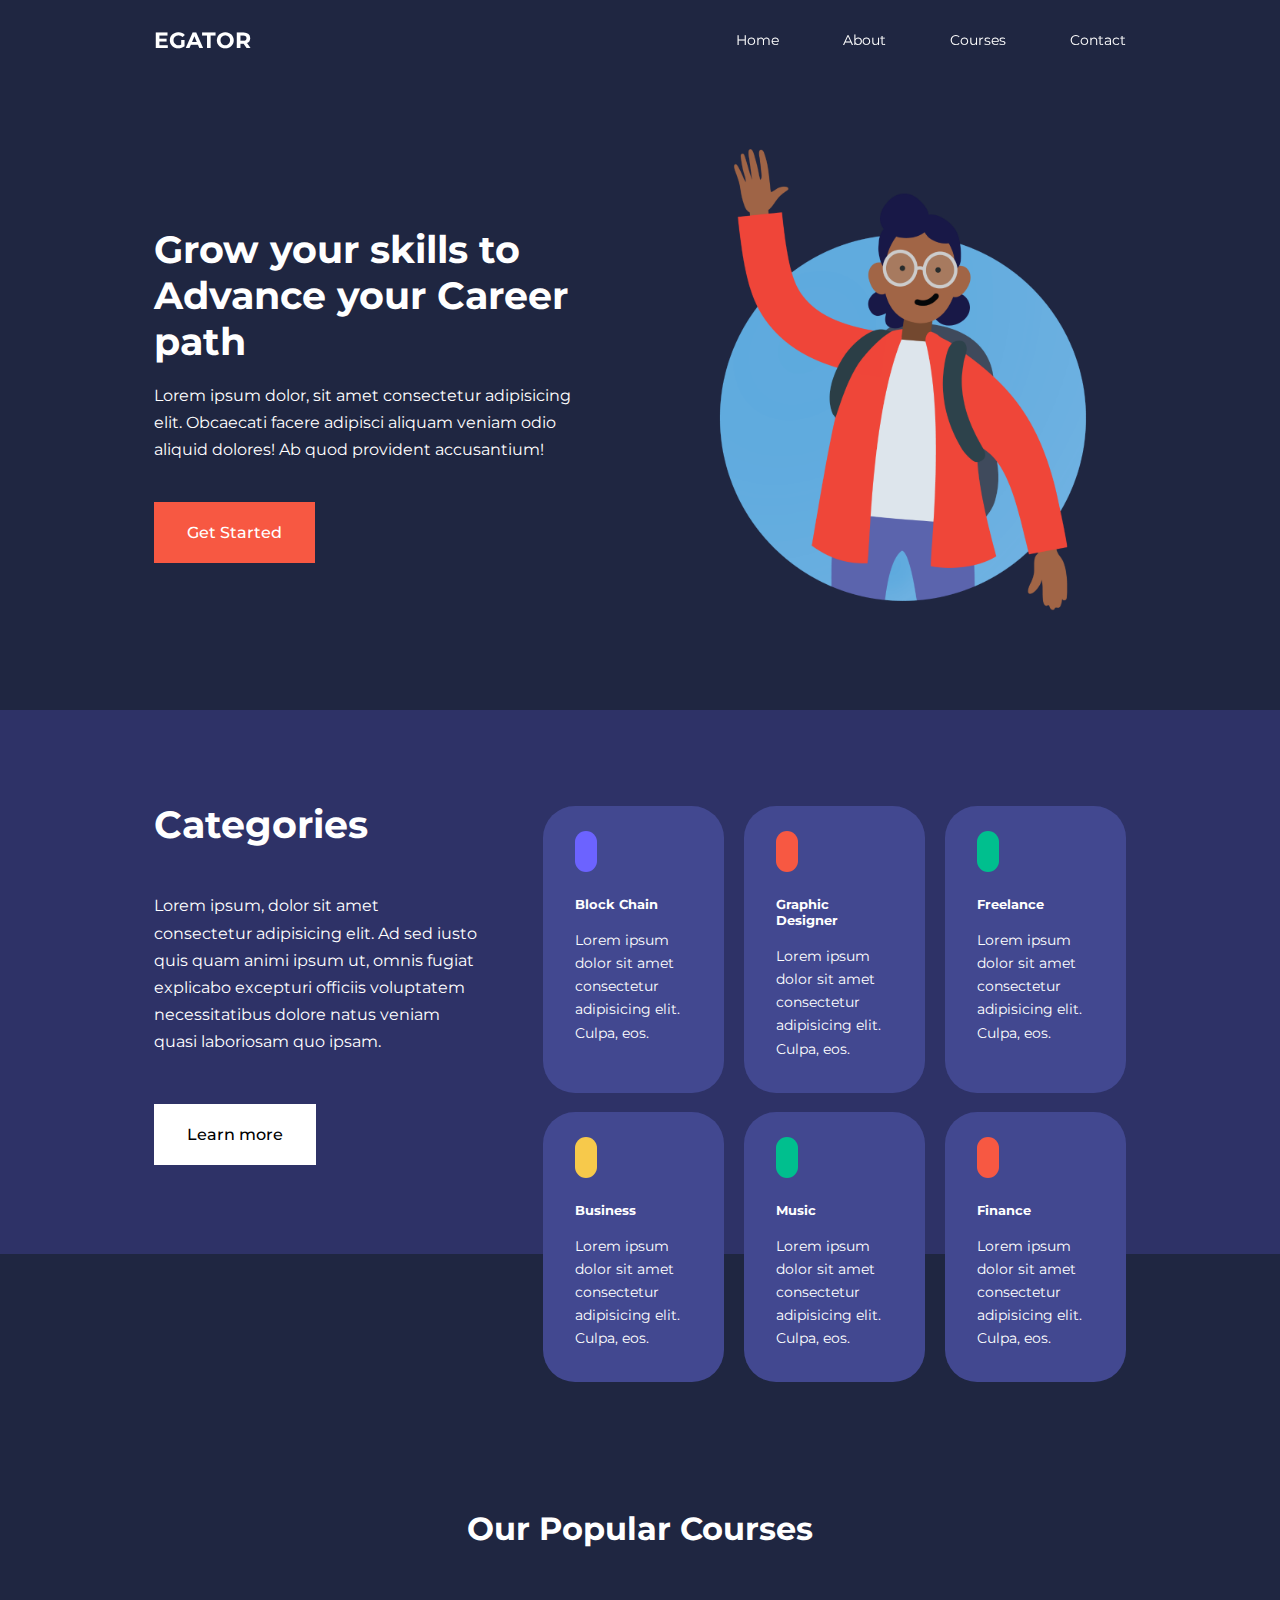
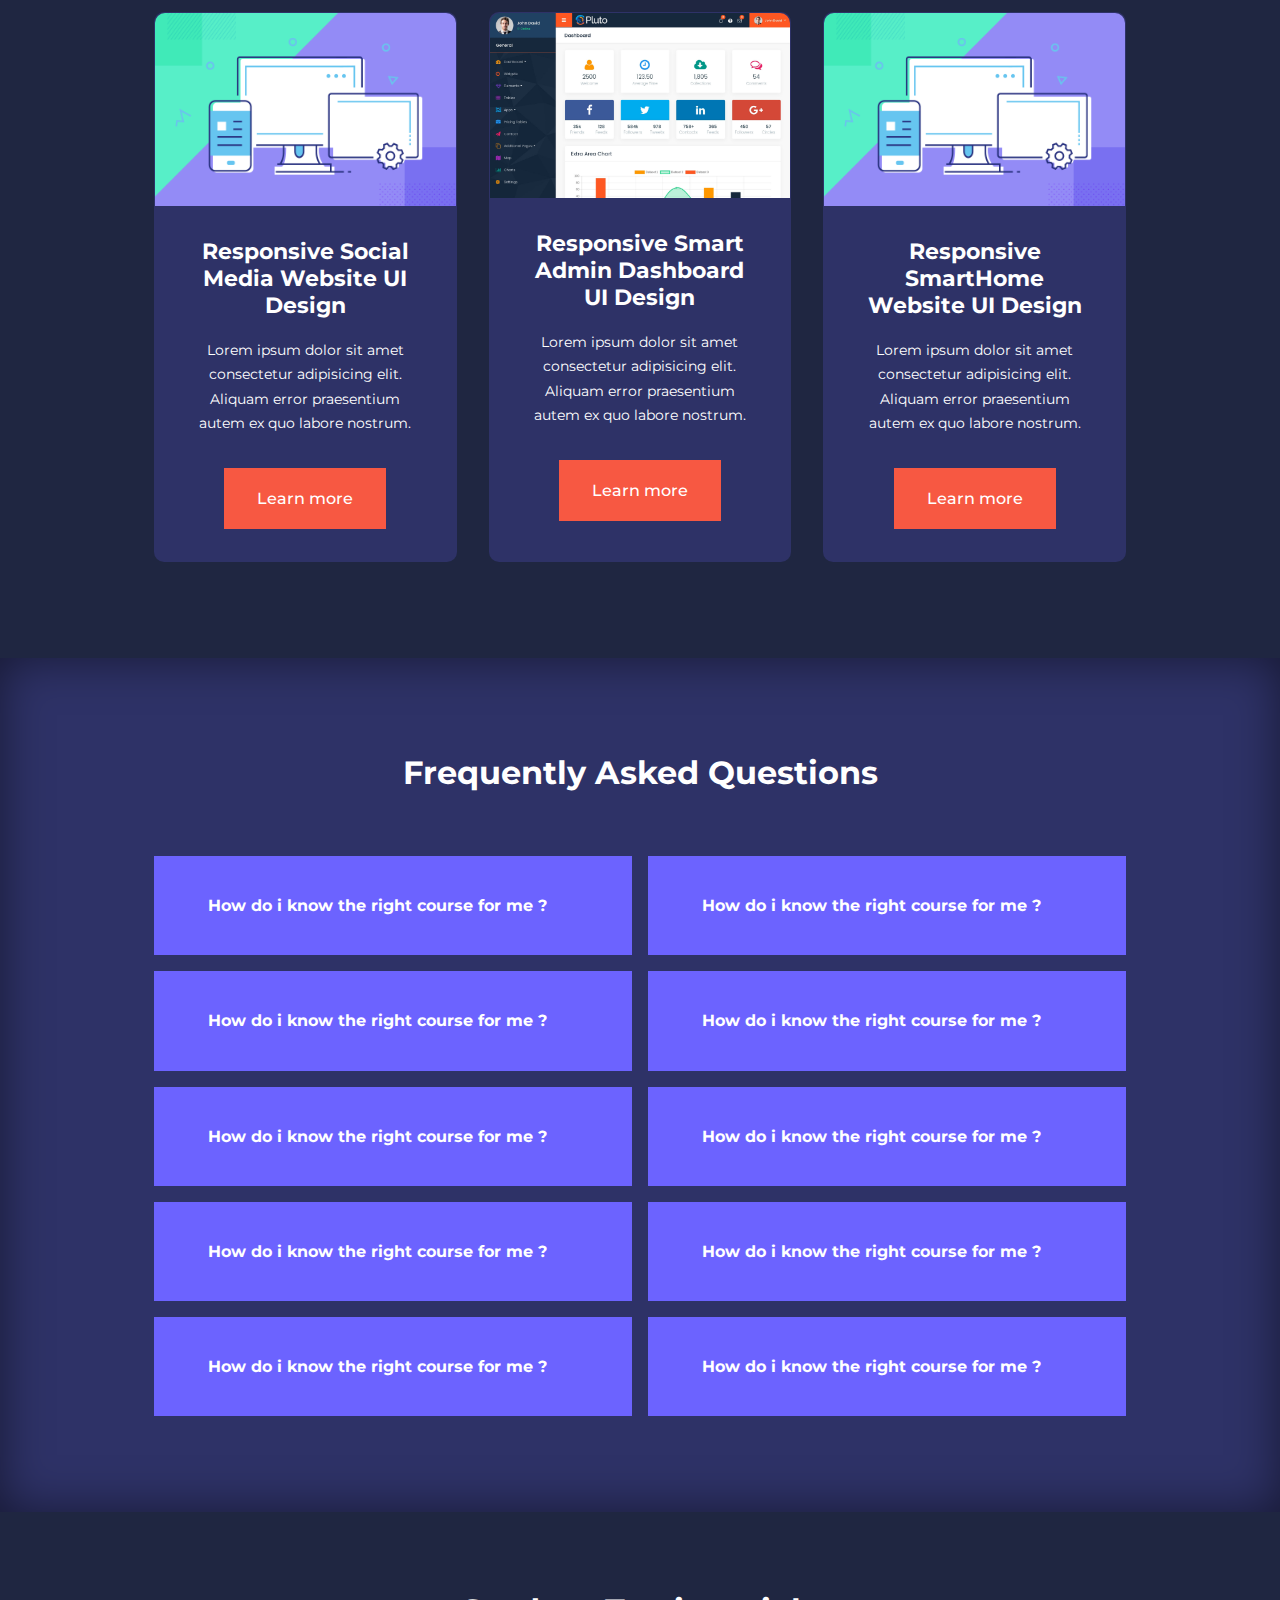
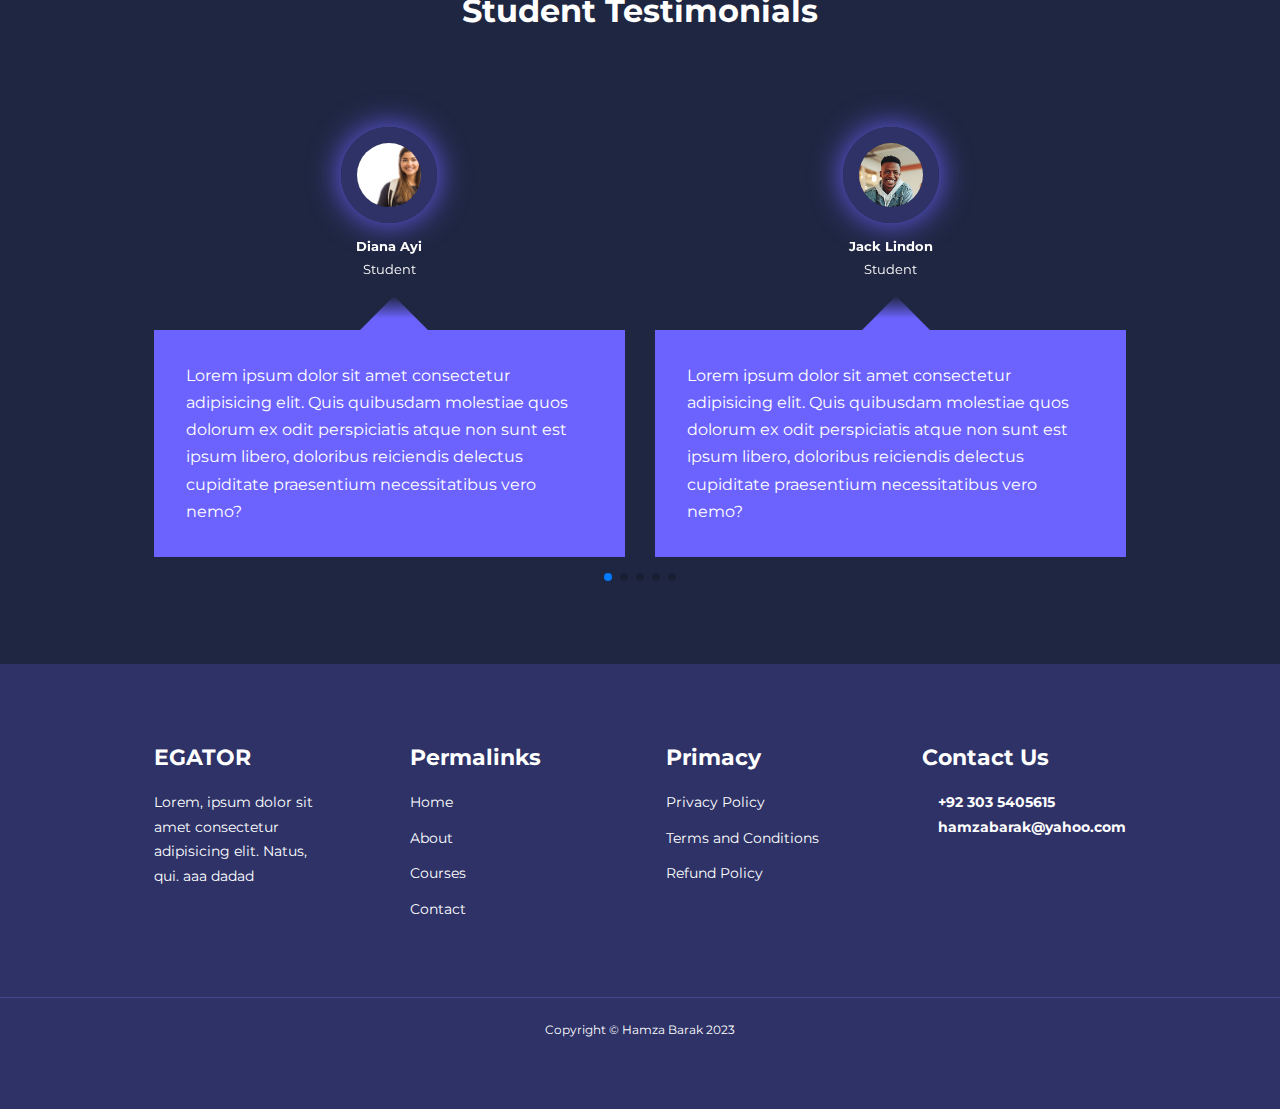
==== index.html @ 55d10712 "initial commit" ====
<!DOCTYPE html>
<html lang="en">
<head>
    <meta charset="UTF-8">
    <meta http-equiv="X-UA-Compatible" content="IE=edge">
    <meta name="viewport" content="width=device-width, initial-scale=1.0">
    <title>Responsive Multipage Education Website </title>
    <link rel = "stylesheet" href = "css/index.css"/>
    <!--
        Search on google about iconscout cdn and copy link and paste it here
        you will see a website by name iconscout.com
        goto this site and make an account or sign in you will see a link like below add it in html file.
    <link rel = "stylesheet" href = "https://unicons.iconscout.com/release/v2.1.6/css/unicons.css"/>

        now go below this site you will see multiple options, select 'line', then search desired icon
        and then you will see the option to download or copy code which looks like

        <i class="uil uil-multiply"></i>
        

    -->
    <link rel="stylesheet" href="https://unicons.iconscout.com/release/v4.0.0/css/line.css">

    <!-- Google font (montserrat) -->
    <link rel="preconnect" href="https://fonts.googleapis.com"><link rel="preconnect" href="https://fonts.gstatic.com" crossorigin><link href="https://fonts.googleapis.com/css2?family=Montserrat:wght@300;400;500;600;700;800;900&display=swap" rel="stylesheet">


    <!--========================= CDN From SWiperJs ==================-->
    <link rel="stylesheet" href="https://cdn.jsdelivr.net/npm/swiper@8/swiper-bundle.min.css" /> 

</head>
<body>
    <!--============== NAVBAR BELOW ==================-->
    <nav>
        <!--
            you can do like
            .container.nav_container and press enter it will create the div tag with these
            two classes
        -->
        <div class="container nav__container">
            <a href = "index.html"><h4>EGATOR</h4></a>
            <ul class = "nav__menu">
                <li class = 'nv'><a href = "index.html">Home</a></li>
                <li class = 'nv'><a href = "about.html">About</a></li>
                <li class = 'nv'><a href = "courses.html">Courses</a></li>
                <li class = 'nv'><a href = "contact.html">Contact</a></li>
            </ul>
            <button id = "open-menu-btn"><i class = "uil uil-bars"></i></button><!-- This is menu icon-->
            <button id = "close-menu-btn"><i class="uil uil-multiply"></i></button>
        </div>
    </nav>

    <!--======================== HEADER BELOW =======================-->
    <header>
        <div class="container header__container">

            <div class="header__left">    
                <h1> Grow your skills to Advance your Career path</h1>
                <p>
                    Lorem ipsum dolor, sit amet consectetur adipisicing elit. Obcaecati facere adipisci aliquam veniam odio aliquid dolores! Ab quod provident accusantium!
                </p>
                <a href = "courses.html" class = "btn btn-primary">Get Started</a>
            </div>
            
            <div class="header__right">
                <div class="header_right-image">
                    <img src="images/student2.png" alt="">
                </div>
            </div>
        </div>
    </header>

    <!--========================== CATEGORIES ======================-->
    <section class = "categories">
        <div class="container categories__container">
            <div class="categories__left">
                <h1> Categories </h1>
                <p>
                    Lorem ipsum, dolor sit amet consectetur adipisicing elit. Ad sed iusto quis quam animi ipsum ut, omnis fugiat explicabo excepturi officiis voluptatem necessitatibus dolore natus veniam quasi laboriosam quo ipsam.
                </p>
                <a href="#" class = "btn">Learn more</a>
            </div>
            <div class="categories__right">

                <article class="category">
                    <span class="category__icon"><i class="uil uil-bitcoin-circle"></i></span>
                    <h5>Block Chain</h5>
                    <p>Lorem ipsum dolor sit amet consectetur adipisicing elit. Culpa, eos.</p>
                </article>

                <article class="category">
                    <span class="category__icon"><i class="uil uil-adobe-alt"></i></span>
                    <h5>Graphic Designer</h5>
                    <p>Lorem ipsum dolor sit amet consectetur adipisicing elit. Culpa, eos.</p>
                </article>

                <article class="category">
                    <span class="category__icon"><i class="uil uil-constructor"></i></span>
                    <h5>Freelance</h5>
                    <p>Lorem ipsum dolor sit amet consectetur adipisicing elit. Culpa, eos.</p>
                </article>

                <article class="category">
                    <span class="category__icon"><i class="uil uil-usd-circle"></i></span>
                    <h5>Business</h5>
                    <p>Lorem ipsum dolor sit amet consectetur adipisicing elit. Culpa, eos.</p>
                </article>

                <article class="category">
                    <span class="category__icon"><i class="uil uil-music"></i></span>
                    <h5>Music</h5>
                    <p>Lorem ipsum dolor sit amet consectetur adipisicing elit. Culpa, eos.</p>
                </article>

                <article class="category">
                    <span class="category__icon"><i class="uil uil-coins"></i></span>
                    <h5>Finance</h5>
                    <p>Lorem ipsum dolor sit amet consectetur adipisicing elit. Culpa, eos.</p>
                </article>

            </div>
        </div>
    </section>

    <!--=========================== COURSES =========================================-->

    <section class = "courses">
        <h2>Our Popular Courses</h2>
        <div class = "container courses__container">

            <article class = "course">
                <div class="course__image">
                    <img src="images/website.png" alt="">
                </div>
                <div class="course__info">
                    <h4>Responsive Social Media Website UI Design</h4>
                    <p>
                        Lorem ipsum dolor sit amet consectetur adipisicing elit. Aliquam error praesentium autem ex quo labore nostrum.
                    </p>
                    <a href = "courses.html" class = "btn btn-primary">Learn more</a>
                </div>
            </article>

            <article class = "course">
                <div class="course__image">
                    <img src="images/admin.jpg" alt="">
                </div>
                <div class="course__info">
                    <h4>Responsive Smart Admin Dashboard UI Design</h4>
                    <p>
                        Lorem ipsum dolor sit amet consectetur adipisicing elit. Aliquam error praesentium autem ex quo labore nostrum.
                    </p>
                    <a href = "courses.html" class = "btn btn-primary">Learn more</a>
                </div>
            </article>
            
            <article class = "course">
                <div class="course__image">
                    <img src="images/website.png" alt="">
                </div>
                <div class="course__info">
                    <h4>Responsive SmartHome Website UI Design</h4>
                    <p>
                        Lorem ipsum dolor sit amet consectetur adipisicing elit. Aliquam error praesentium autem ex quo labore nostrum.
                    </p>
                    <a href = "courses.html" class = "btn btn-primary">Learn more</a>
                </div>
            </article>

        </div>
    </section>

    <!--================================== FAQs ===================================-->

    <section class = "faqs">
        <h2>Frequently Asked Questions</h2>

        <div class="container faqs__container">

            <article class="faq">
                <div class="faq__icon"><i class="uil uil-plus"></i></div>
                <div class="question__answer">
                    <h4>How do i know the right course for me ?</h4>
                    <p>
                        Lorem ipsum dolor, sit amet consectetur adipisicing elit. Doloribus voluptate sit minus voluptas mollitia accusamus molestias repellendus velit facilis eius laboriosam molestiae ipsum, nobis reprehenderit nostrum aspernatur repellat enim similique!
                    </p>
                </div>
            </article>

            <article class="faq">
                <div class="faq__icon"><i class="uil uil-plus"></i></div>
                <div class="question__answer">
                    <h4>How do i know the right course for me ?</h4>
                    <p>
                        Lorem ipsum dolor, sit amet consectetur adipisicing elit. Doloribus voluptate sit minus voluptas mollitia accusamus molestias repellendus velit facilis eius laboriosam molestiae ipsum, nobis reprehenderit nostrum aspernatur repellat enim similique!
                    </p>
                </div>
            </article>

            <article class="faq">
                <div class="faq__icon"><i class="uil uil-plus"></i></div>
                <div class="question__answer">
                    <h4>How do i know the right course for me ?</h4>
                    <p>
                        Lorem ipsum dolor, sit amet consectetur adipisicing elit. Doloribus voluptate sit minus voluptas mollitia accusamus molestias repellendus velit facilis eius laboriosam molestiae ipsum, nobis reprehenderit nostrum aspernatur repellat enim similique!
                    </p>
                </div>
            </article>

            <article class="faq">
                <div class="faq__icon"><i class="uil uil-plus"></i></div>
                <div class="question__answer">
                    <h4>How do i know the right course for me ?</h4>
                    <p>
                        Lorem ipsum dolor, sit amet consectetur adipisicing elit. Doloribus voluptate sit minus voluptas mollitia accusamus molestias repellendus velit facilis eius laboriosam molestiae ipsum, nobis reprehenderit nostrum aspernatur repellat enim similique!
                    </p>
                </div>
            </article>

            <article class="faq">
                <div class="faq__icon"><i class="uil uil-plus"></i></div>
                <div class="question__answer">
                    <h4>How do i know the right course for me ?</h4>
                    <p>
                        Lorem ipsum dolor, sit amet consectetur adipisicing elit. Doloribus voluptate sit minus voluptas mollitia accusamus molestias repellendus velit facilis eius laboriosam molestiae ipsum, nobis reprehenderit nostrum aspernatur repellat enim similique!
                    </p>
                </div>
            </article>

            <article class="faq">
                <div class="faq__icon"><i class="uil uil-plus"></i></div>
                <div class="question__answer">
                    <h4>How do i know the right course for me ?</h4>
                    <p>
                        Lorem ipsum dolor, sit amet consectetur adipisicing elit. Doloribus voluptate sit minus voluptas mollitia accusamus molestias repellendus velit facilis eius laboriosam molestiae ipsum, nobis reprehenderit nostrum aspernatur repellat enim similique!
                    </p>
                </div>
            </article>

            <article class="faq">
                <div class="faq__icon"><i class="uil uil-plus"></i></div>
                <div class="question__answer">
                    <h4>How do i know the right course for me ?</h4>
                    <p>
                        Lorem ipsum dolor, sit amet consectetur adipisicing elit. Doloribus voluptate sit minus voluptas mollitia accusamus molestias repellendus velit facilis eius laboriosam molestiae ipsum, nobis reprehenderit nostrum aspernatur repellat enim similique!
                    </p>
                </div>
            </article>

            <article class="faq">
                <div class="faq__icon"><i class="uil uil-plus"></i></div>
                <div class="question__answer">
                    <h4>How do i know the right course for me ?</h4>
                    <p>
                        Lorem ipsum dolor, sit amet consectetur adipisicing elit. Doloribus voluptate sit minus voluptas mollitia accusamus molestias repellendus velit facilis eius laboriosam molestiae ipsum, nobis reprehenderit nostrum aspernatur repellat enim similique!
                    </p>
                </div>
            </article>

            <article class="faq">
                <div class="faq__icon"><i class="uil uil-plus"></i></div>
                <div class="question__answer">
                    <h4>How do i know the right course for me ?</h4>
                    <p>
                        Lorem ipsum dolor, sit amet consectetur adipisicing elit. Doloribus voluptate sit minus voluptas mollitia accusamus molestias repellendus velit facilis eius laboriosam molestiae ipsum, nobis reprehenderit nostrum aspernatur repellat enim similique!
                    </p>
                </div>
            </article>

            <article class="faq">
                <div class="faq__icon"><i class="uil uil-plus"></i></div>
                <div class="question__answer">
                    <h4>How do i know the right course for me ?</h4>
                    <p>
                        Lorem ipsum dolor, sit amet consectetur adipisicing elit. Doloribus voluptate sit minus voluptas mollitia accusamus molestias repellendus velit facilis eius laboriosam molestiae ipsum, nobis reprehenderit nostrum aspernatur repellat enim similique!
                    </p>
                </div>
            </article>
        </div>
    </section>

    <!--============================== TESTIMONIALS ===============================-->

    <section class="container testimoinals__container swiper mySwiper">
        <h2>Student Testimonials</h2>
        <div class = "temp swiper-wrapper">
            <article class="testimonial swiper-slide"> <!--swipper-slide class is added-->
                <div class="avatar">
                    <img src="images/avt2.jpg" alt="">
                </div>
                <div class="testimonial__info">
                    <h5>Diana Ayi</h5>
                    <small>Student</small>
                </div>
                <div class="testimonial__body">
                    <p>
                        Lorem ipsum dolor sit amet consectetur adipisicing elit. Quis quibusdam molestiae quos dolorum ex odit perspiciatis atque non sunt est ipsum libero, doloribus reiciendis delectus cupiditate praesentium necessitatibus vero nemo?
                    </p>
                </div>
            </article>

            <article class="testimonial swiper-slide">
                <div class="avatar">
                    <img src="images/avt1.jpg" alt="">
                </div>
                <div class="testimonial__info">
                    <h5>Jack Lindon</h5>
                    <small>Student</small>
                </div>
                <div class="testimonial__body">
                    <p>
                        Lorem ipsum dolor sit amet consectetur adipisicing elit. Quis quibusdam molestiae quos dolorum ex odit perspiciatis atque non sunt est ipsum libero, doloribus reiciendis delectus cupiditate praesentium necessitatibus vero nemo?
                    </p>
                </div>
            </article>


            <article class="testimonial swiper-slide">
                <div class="avatar">
                    <img src="images/avt3.jpg" alt="">
                </div>
                <div class="testimonial__info">
                    <h5>Bella Pollen</h5>
                    <small>Student</small>
                </div>
                <div class="testimonial__body">
                    <p>
                        Lorem ipsum dolor sit amet consectetur adipisicing elit. Quis quibusdam molestiae quos dolorum ex odit perspiciatis atque non sunt est ipsum libero, doloribus reiciendis delectus cupiditate praesentium necessitatibus vero nemo?
                    </p>
                </div>
            </article>


            <article class="testimonial swiper-slide">
                <div class="avatar">
                    <img src="images/avt4.png" alt="">
                </div>
                <div class="testimonial__info">
                    <h5>James Pinok</h5>
                    <small>Student</small>
                </div>
                <div class="testimonial__body">
                    <p>
                        Lorem ipsum dolor sit amet consectetur adipisicing elit. Quis quibusdam molestiae quos dolorum ex odit perspiciatis atque non sunt est ipsum libero, doloribus reiciendis delectus cupiditate praesentium necessitatibus vero nemo?
                    </p>
                </div>
            </article>


            <article class="testimonial swiper-slide">
                <div class="avatar">
                    <img src="images/avt5.jpg" alt="">
                </div>
                <div class="testimonial__info">
                    <h5>Nasir Chinyoti</h5>
                    <small>Student</small>
                </div>
                <div class="testimonial__body">
                    <p>
                        Lorem ipsum dolor sit amet consectetur adipisicing elit. Quis quibusdam molestiae quos dolorum ex odit perspiciatis atque non sunt est ipsum libero, doloribus reiciendis delectus cupiditate praesentium necessitatibus vero nemo?
                    </p>
                </div>
            </article>


            <article class="testimonial swiper-slide">
                <div class="avatar">
                    <img src="images/avt6.jpg" alt="">
                </div>
                <div class="testimonial__info">
                    <h5>Blake Ivory</h5>
                    <small>Student</small>
                </div>
                <div class="testimonial__body">
                    <p>
                        Lorem ipsum dolor sit amet consectetur adipisicing elit. Quis quibusdam molestiae quos dolorum ex odit perspiciatis atque non sunt est ipsum libero, doloribus reiciendis delectus cupiditate praesentium necessitatibus vero nemo?
                    </p>
                </div>
            </article>
        </div>

        <!-- Now as we want this testimonials to look like a crousel i.e. a slider with pagination.
        so, for this, there is a website by name 'swiperjs' which has some customizable js code and classes which you just have to copy them and put them in your specific tags, So
            
        follow, the following steps:
        1) goto website 'swiperjs.com'
        2) click on 'get started'
        3) click on 'use Swiper from CDN'
        4) Copy <link> CDN and paste it in your <head> tag
        5) copy the <script> CDN and paste it in the end of your <body> tag
        6) Now go back to the home page of swiperjs.com
        7) Click on 'Demos'
        8) Scroll down, choose and select your desired slider for your. You can also select the     types and categories from the left-side bar where different categories are mentioned. (in this project 'Slides per view' is selected)
        9) After choosing, click on 'core'
        10) in core, you will see the HTML, CSS and Js code for your selected slider in a single file
        11) Now, as we have copied the Js and CSS cdn, so we donot need to copy all the Js packages file and css here, we just have to get the classes and put them in here.
        12) So in order to make your testimonial a slider, you have to give each testimonial a class which is 'swiper-slide'. this class should be a child of another class which is 'swiper-wrapper' and this class have to be a child of two classes 'swiper mySwiper'
        13) All this upper info, will be visible to you in the tempplate which is shown to you by clicking on 'core'
        14) Now, set all the desired classes and copy the chunck of Js code which is also given below the template and paste it below at the end of body tag 
        -->
        <div class="swiper-pagination pagination"></div>
    </section>




    
    <!--================================ FOOTER ================================== -->

    <footer>
        <div class="container footer__container">

            <div class="footer__1">
                <a href = "index.html" class = "footer__logo"><h4>EGATOR</h4></a>
                <p>
                    Lorem, ipsum dolor sit amet consectetur adipisicing elit. Natus, qui. aaa dadad
                </p>
            </div>

            <div class="footer__2">
                <h4>Permalinks</h4>
                <ul class="permalinks">
                    <li><a href = "index.html">Home</a></li>
                    <li><a href = "about.html">About</a></li>
                    <li><a href = "courses.html">Courses</a></li>
                    <li><a href = "contact.html">Contact</a></li>
                </ul>
            </div>


            <div class="footer__3">
                <h4>Primacy</h4>
                <ul class="permalinks">
                    <li><a href = "#">Privacy Policy</a></li>
                    <li><a href = "#">Terms and Conditions</a></li>
                    <li><a href = "#">Refund Policy</a></li>        
                </ul>
            </div>


            <div class="footer__4">
                <h4>Contact Us</h4>
                <p><i class="uil uil-phone"></i><b>+92 303 5405615</b></p>
                <p><i class="uil uil-envelope-minus"></i><b>hamzabarak@yahoo.com</b></p>

                <ul class="footer__socials">
                    <li>
                        <a href = "https://facebook.com" target = "_blank">
                            <i class="uil uil-facebook-f"></i>
                        </a>
                    </li>
                    <li>
                        <a href = "https://instagram.com" target = "_blank">
                            <i class="uil uil-instagram-alt"></i>
                        </a>
                    </li>
                    <li>
                        <a href = "https://twitter.com" target = "_blank">
                            <i class="uil uil-twitter"></i>
                        </a>
                    </li>
                    <li>
                        <a href = "https://linkedin.com" target = "_blank">
                            <i class="uil uil-linkedin-alt"></i>
                        </a>
                    </li>
                </ul>
            </div>
        </div>
        <hr/>
        <div class="footer__copyright">
            <small>Copyright &copy; Hamza Barak 2023</small>
        </div>
    </footer>



    <!-- below is the CDN from SwiperJs -->
    <script src="https://cdn.jsdelivr.net/npm/swiper@8/swiper-bundle.min.js"></script>

    <script src = "main.js"></script>

    <!-- Below is the code that is copied from SwiperJs. You can edit this -->
    <script> 
        var swiper = new Swiper(".mySwiper", {
          slidesPerView: 1, //by default, this value is 3, you can set to any number i.e. how much slides you wanna see per view
          spaceBetween: 30,
          pagination: {
            el: ".swiper-pagination",
            clickable: true,
          },
          //From here below, we have added code for making it responsive, for making it responsive we use keyword 'breakpoints' and inside breakpoints we will give the screen width and then describe how many slidesPerView should be displayed, so
          breakpoints: {
            600: { // here it means if screen size is greater or equal to 600 px then do below
                slidesPerView: 2 //this means, you big screen (having 600px or more), there will be two slides shown at a time, but in upper 'slidesPerView' we have set 1 this means on mobile (i.e. small screen devices), the number of slides per view will be 1
            
            }
          }
        });
    </script>
    
</body>
</html>
---- css/index.css ----
*{
    /* Here i try to set some default values of all element to zero, so that these can customize*/
    margin: 0;
    padding: 0;
    border: 0;
    outline: 0; /*outline is the outline of any element it also includes border*/
    text-decoration: none; /* This will remove all the decoration like color, underline etc */
    list-style: none; /* this will remove the bullets from list <li>*/
    box-sizing: border-box; /*By this, each element will not excceed from it's parent's css size*/
}

/* now we create some variable to use*/
:root{
    --color-primary: #6c63ff;
    --color-success: #00bf8e;
    --color-warning: #f7c94b;
    --color-danger: #f75842;

    --color-danger-variant: rgba(247, 88, 66, 0.4);

    --color-white: #fff;
    --color-light: rgba(255, 255, 255, 0.7);
    --color-black: #000;

    --color-bg: #1f2641;
    --color-bg1: #2e3267;
    --color-bg2: #424890;

    /* Below widths of container which we will use are described */
    --container-width-lg: 76%;
    --container-width-md: 90%;
    --container-width-sm: 94%;

    --transition: all 400ms ease; /* Here it means transition will be applied to any tag to which this variable will be assigned, and its duration is 400ms and its transition function is 'ease', and there is no delay*/
}

body{
    font-family: 'Montserrat', sans-serif; /* This is copied from Google font */
    line-height: 1.7;
    color: var(--color-white);
    background-color: var(--color-bg);
}

.container{
    width: var(--container-width-lg);
    margin: 0 auto; /* this will create 0 margin on top and bottom and equally divide margin from left and right and make the container in center from left and right*/
}

section{
    padding: 6rem 0; /* here we have set the top and bottom padding 6rem which is gives padding according to the root element, So as by-default root's padding is 16px so by doing 6rem it will give it padding of 6 * 16 = 96px from top and bottom and zero from left and right*/

}

section h2{
    text-align: center;
    margin-bottom: 4rem;
}

h1, h2, h3, h4, h5{
    line-height: 1.2;

}

h1{
    font-size: 2.4rem;
}

h2{
    font-size: 2rem;
}

h3{
    font-size: 1.6rem;
}

h4{
    font-size: 1.4rem;
}

a{
    color: var(--color-white);
}

img{
    width: 100%;
    display: block;
    /* now every <img> will be of 100% width and will be considered as block element */
    object-fit: cover; /* this will work same as background-size and it will cover the whole <img> container with the image */
}

.btn{ 
    display: inline-block;
    background-color: var(--color-white);
    color: var(--color-black);
    padding: 1rem 2rem; /* 1 * 16 = 16px and 2 * 16 = 32px */
    border: 1px solid transparent;
    font-weight: 500; /*medium font-weight is set*/
    /* So as we want our button to move through a very smooth transition and transition should be applied on all properties of this class, so that's why we have use 'all' in upper transition variable, now below we will use that transition button like */
    transition: var(--transition);
}

.btn:hover{
    background-color: transparent;
    color: var(--color-white);
    border-color: var(--color-white);
}

.btn-primary{
    background-color: var(--color-danger);
    color: var(--color-white);
}

/* ________________________________________________________________________________ */
/* <<<<<<<<<<<<<<<<<<<<<<<<<<<<<<<<< NAVBAR CSS BELOW >>>>>>>>>>>>>>>>>>>>>>>>>>>>>> */
/* --------------------------------------------------------------------------------- */

nav{
    width: 100vw; /* now as we have set width to 100 viewport width which definess that no matter on which device our website is one, this navbar will take the full width of screen*/
    height: 5rem; /* 5*16 = 80px */

    /* Now we will set our navbar fixed on the top of webpage so we do like */
    position: fixed;
    top: 0;
    /* and as we want this navbar to be on top of every thing when website is scroll so we give it a z-index and assign it a highest value like */
    z-index: 11;


    transition: var(--transition); /* This tranistion will be applied on you scroll and background color appears, for this a JS function is written and css class is designed below like*/
}

/* Below is the Styles to be applied on navbar upon scrolling. So */

.window-scroll{
    background-color: var(--color-primary);
    box-shadow: 0 1rem 2rem rgba(0, 0, 0, 0.3); /*
        for box-shadow explanation is given below
    */
}

.nav__container{ /* BE CAREFUL while changings here double dashes ('_') are used '__' */
    height: 100%; /* this 100% height will be relative to it's parent which ia <nav> who has 80px of hiegth*/
    display: flex;
    justify-content: space-between;
    align-items: center;
}

/* So as the icon buttons which we have added are only to visible on small devices so for the big screen make them invisible like */

nav button{
    display: none;/* if you have given 'visibility: hidden;' this will only hide the button but space will be occupied by the item, but 'display: none;' will not only hide but also make it's space in the html page free so that other tags could use them.  */
    
}

.nav__menu{ /* two dashes are used*/
    display: flex;
    align-items: center;
    gap: 4rem; /* 64px | gap is actually a margin between the items of flex-box*/
}

.nav__menu a{
    font-size: 0.9rem; /*root font-size: 16px, so 0.9*16= 14.4px will be assigned*/
    transition: var(--transition);
}

.nav__menu a:hover{
    color: var(--color-bg2);

}


/* ________________________________________________________________________________ */
/* <<<<<<<<<<<<<<<<<<<<<<<<<<<<<<<<< HEADER CSS BELOW >>>>>>>>>>>>>>>>>>>>>>>>>>>>>> */
/* --------------------------------------------------------------------------------- */

header{
    /* here we try to give it position to header, as it should be below navbar so it position should be relative and it's top position should be as same as the height of navbar, So */
    position:relative;
    top: 5rem; /*  now this means that this header will start from 80px position i.e. right below the navbar*/
    overflow: hidden;
    height: 70vh; /* 70 out of 100 is assigned to this header*/
    margin-bottom: 5rem; /* 80px */
}

.header__container{
    display: grid;
    grid-template-columns: 1fr 1fr; /* Fr is a fractional unit and 1fr is for 1 part of the available space. So this mean we have splited the grid in to two equal parts */
    align-items: center;
    gap: 5rem;
    height: 100%;
}

.header__left p{
    margin: 1rem 0 2.4rem;
    
}

/* __________________________________________________________________________________________ */
/* <<<<<<<<<<<<<<<<<<<<<<<<<<<<<<<<< CATEGORIES CSS BELOW >>>>>>>>>>>>>>>>>>>>>>>>>>>>>>>>>>> */
/* ------------------------------------------------------------------------------------------ */

.categories{
     background-color: var(--color-bg1);
     height: 34rem;
}

.categories h1{
    line-height: 1;
    margin-bottom: 3rem;
}

.categories__container{
    /* As this container contains two elements one is left-container and other ir right-container, so, in order to show them parallel i.e. in a single row, we will divide them using grid like below */
    display: grid;
    grid-template-columns: 40% 60%;/*left will be of 40% and right will be of 60%*/
    /*gap: 4rem; /*there will be gap of 64px*/
}

.categories__left{
    margin-right: 4rem;
}

.categories__left p{
    margin: 1rem 0 3rem;
}

.categories__right{
    /* As this is side contains all the catogories, so we try to display them in tabular form, So we use grid like */
    display: grid;
    grid-template-columns: repeat(3, 1fr); /*This means it will create three columns, which is divided equally, in each row. So currently we have 6 item so we will have two row each has three items cover equal space*/
    gap: 1.2rem;
}

.category{
    background: var(--color-bg2);
    padding: 2rem;
    border-radius: 2rem;
    transition: var(--transition);
}

.category h5{
    margin: 2rem 0 1rem;
}

.category p {
    font-size: 0.85rem;
}

.category:hover{
    box-shadow: 0 3rem 3rem rgba(0, 0, 0, 0.3);/* Here it will give shadow below on each side except on top and smoothenss and width of show is given along with color and its 0.3 transparency*/
    z-index:1;
}

.category__icon{
    background-color: var(--color-primary);
    padding: 0.7rem;
    border-radius: 0.9rem;
}
/* in upper some lines we have given icons category__icon some css.
   but we want that each icon should have same css as above but different color, so we use pseudo-class and by using 'category__icon' parent class we call their childs and apply color css like below */

.category:nth-child(2) .category__icon{ /* Here it means the 2nd child of 'category' class which has class 'category__icon',
    now we can apply color here like */

    background-color: var(--color-danger);
}

.category:nth-child(3) .category__icon{
    background-color: var(--color-success);
}

.category:nth-child(4) .category__icon{
    background-color: var(--color-warning);
}
.category:nth-child(5) .category__icon{
    background-color: var(--color-success);
}
.category:nth-child(6) .category__icon{
    background-color: var(--color-danger);
}


/* _______________________________________________________________________________________ */
/* <<<<<<<<<<<<<<<<<<<<<<<<<<<<<<<<< COURSES CSS BELOW >>>>>>>>>>>>>>>>>>>>>>>>>>>>>>>>>>> */
/* --------------------------------------------------------------------------------------- */

.courses{
    margin-top: 10rem;
}

.courses__container{
    display: grid;
    grid-template-columns: repeat(3, 1fr);
    gap: 2rem;
}

.course{
    background-color: var(--color-bg1);
    text-align: center;
    border: 1px solid transparent; /* we do not give it any color and keep it transparent bcz, we will set it's color in it's hover function. But right now it is transparent*/
    border-radius: 10px; /* This will give radiue curve to each course section but donot give radius to img, so for img we have to style separately */
    transition: var(--transition);
}

.course img{
    border-top-left-radius: 10px;
    border-top-right-radius: 10px;
    /* these upper two commands will give curve to upper end of image */
}

.course:hover{
    background-color: transparent;
    border-color: var(--color-primary);

}

.course__info{
    padding: 2rem;
}

.course__info p{
    margin: 1.2rem 0 2rem;
    font-size: 0.9rem;
}

/* _______________________________________________________________________________________ */
/* <<<<<<<<<<<<<<<<<<<<<<<<<<<<<<<<<<<< FAQs CSS BELOW >>>>>>>>>>>>>>>>>>>>>>>>>>>>>>>>>>> */
/* --------------------------------------------------------------------------------------- */

.faqs{
    background-color: var(--color-bg1);
    box-shadow: inset 0 0 3rem rgba(0, 0, 0, 0.5);
}

.faqs__container{
    display: grid;
    grid-template-columns: 1fr 1fr;
    gap: 1rem;
}

.faq{
    padding: 2rem;
    display: flex;
    align-items: center;
    gap: 1.4rem;
    height: fit-content;
    background-color: var(--color-primary);
    cursor: pointer;
}

.faq h4{
    font-size: 1rem;
    line-height: 2.2;
}

.faq__icon{
    align-self: flex-start; /* align-self is used to specifically giving any item/content of flex-box a position it also has values like 'center', 'flex-start', 'flex-end' if your flex is horizontal then this would work in vertical direction and vice versa */
    font-size: 1.2rem;
    /* for icons 'font-size' will be used to increase size of icon */
}



.faq p{
    margin-top: 0.8rem;
    /* As initially we do not want to show our answer unless user click to see, so
    initailly we will hide our answer which is inside this <p> tag so */
    display: none; 
    /* 
    difference b/w 'display: none; ' and 'visibility: hidden;' is that visibility only hide the item but the space that is consumed by the item will be still consumed, whereas, 'display: none' will not only hide but the space will also se set free for other elements
    */
    
}


.faq.open p { /* here we donot give space between .faq and .open*/
    
    display: block;
    /* Here by using upper command our hidden <p> tag will be visible again so */
}


/* _______________________________________________________________________________________ */
/* <<<<<<<<<<<<<<<<<<<<<<<<<<<<<< TESTIMONIALS CSS BELOW >>>>>>>>>>>>>>>>>>>>>>>>>>>>>>>>> */
/* --------------------------------------------------------------------------------------- */


.testimoinals__container{
    overflow-x: hidden; /*as our testimonial is something like crousal like it flow from right to left so, we will allow only those to visible which are inside this container, overflown content is kept hidden here*/
    position: relative;
    margin-bottom: 5rem;
    margin-top: 5rem;
}


.testimonial{
    padding-top: 2rem;
}


.avatar img{
    width: 6rem;
    height: 6rem;
}

.avatar{
    width: 6rem;
    height: 6rem;
    border-radius: 50%;
    overflow: hidden;
    margin: 0 auto 1rem;
    border: 1rem solid var(--color-bg1);
    box-shadow: 0 0 2rem var(--color-primary);
}

.testimonial__info{
    text-align: center;
}

.testimonial__body{
    background: var(--color-primary);
    padding: 2rem;
    margin-top: 3rem;
    position: relative;
}

.testimonial__body::before{
    /* This is created to create a arrow box over a <p> text, 
    in ::before class css will applied on that tag on which this class is given and this will add content before all other child content of that class.
    It is used to create another tag in html file using css*/
    content: ""; /*Here you can add text content in the in you newly created item in html tag*/
    display: block;
    transform: rotate(45deg);
    background: linear-gradient(
        135deg,  /*This will tell location at which gradient should applied*/
        transparent, /*This will tell, gradient should be transparent at the end*/
        var(--color-primary), 
        var(--color-primary),
        var(--color-primary)
        );
    width: 3rem;
    height: 3rem;
    position: absolute; /* As absolute will works accroding to the root element i.e. html, but as here we have given the actual class '.testimonial__body' a position equals to 'relative' which defines that 'testimonial__body' will be positioned according to it's parent. So now giving this new element (i.e. '.testimonial__body::before') a position equals to 'absolute' this will work according to it's relative position parent irrespective of html */
    left: 46%; /*this will center our item*/
    top: -1.5rem; /*this will move our item half outside of parent box*/
}

.testimoinals__container .pagination{
    position: relative;
    top: 5px;
}

/* _______________________________________________________________________________________ */
/* <<<<<<<<<<<<<<<<<<<<<<<<<<<<<<<<<< FOOTER CSS BELOW >>>>>>>>>>>>>>>>>>>>>>>>>>>>>>>>>>> */
/* --------------------------------------------------------------------------------------- */

footer{
    background-color: var(--color-bg1);
    padding: 5rem 0 3rem;
    font-size: 0.9rem;

}

.footer__container{
    display: grid;
    grid-template-columns: repeat(4, 1fr);
    gap: 5rem;
}

.footer__container > div h4{/* '>' means direct child, works as same as 'ul li div' etc [google it]*/
    margin-bottom: 1.2rem;
}

.footer__1 p{
    margin: 0 0 2rem;
}

.footer__4 p {
    display: flex;
    gap: 1rem;
}

.footer__4 p:hover{
    text-decoration: underline;
    cursor:default;
}

footer ul li{
    margin-bottom: 0.7rem; 
}

footer ul li a:hover{
    text-decoration: underline;
}

.footer__socials{
    display: flex;
    gap: 1rem;
    font-size: 1.2rem;
    margin-top: 2rem;
}

.footer__copyright{
    text-align: center;
    margin-top: 4rem;
    padding: 1.2rem 0;
    border-top: 1px solid var(--color-bg2);
}


/* _______________________________________________________________________________________ */
/* <<<<<<<<<<<<<<<<<<<<<<< MEDIA QUERRIES FOR TABLETS CSS BELOW >>>>>>>>>>>>>>>>>>>>>>>>>> */
/* --------------------------------------------------------------------------------------- */


@media screen and (max-width: 1024px){ /*This means, anything screen which is equal or less than 1024 px will have this following styles */
    

    .container{
        width: var(--container-width-md);
    }

    h1{
        font-size: 2.2rem;
    }

    h2{
        font-size:1.7rem;
    }

    h3{
        font-size:1.4rem;
    }

    h4{
        font-size:1.2rem;
    }

    
    /* ______________________________________________________________________ */
    /* <<<<<<<<<<<<<<<<<< NAVBAR MENU Responsive CSS BELOW >>>>>>>>>>>>>>>>>> */

    nav button{
        display: inline-block;
        background: transparent;
        font-size: 1.8rem;
        color: var(--color-white);
        cursor: pointer;
    }

    nav button#close-menu-btn{ /*child tags which has which has id is writtwn here without space*/
        display:none;
    }

    .items ul li {
        font-size: 1.5rem;
        background-color: var(--color-primary);
    }

    .nav__menu{
        position: fixed;
        top: 5rem;
        right: 5%;
        height: fit-content;
        width: 18rem;
        flex-direction: column;
        gap: 0;
        display: none; /* Here we have set the display none bcz, we will create a Js Function that will display it when we click on button, then we will display it */
    }

    .nav__menu li {
        width: 100%;
        height: 5.8rem;
        animation: animateNavItems 400ms linear forwards; 
        /* the upper animation will rotate from center */
        transform-origin: top right; /* now it will rotate from top-right end */
        opacity: 0;
    }

    .nav__menu li:nth-child(2)
    {
        animation-delay: 200ms;
    }

    .nav__menu li:nth-child(3)
    {
        animation-delay: 400ms;
    }

    .nav__menu li:nth-child(4)
    {
        animation-delay: 600ms;
    }

    @keyframes animateNavItems {
        0%{
            transform: rotateZ(-90deg) rotateX(90deg) scale(0.1);
        }
        100%{
            transform: rotateZ(0deg) rotateX(0deg) scale(1);
            opacity: 1;
        }
    }   

    @keyframes animateNavItemsR {
        0%{
            transform: rotateZ(0deg) rotateX(0deg) scale(1);
            opacity: 1;
        }
        100%{
            transform: rotateZ(-90deg) rotateX(90deg) scale(0.1);
            opacity: 0;
            /* display: none;             */
        }
    }

    .nav__menu li a{
        background-color: var(--color-primary);
        box-shadow: -4rem 6rem 10rem rgba(0, 0, 0, 0.6);
        width: 100%;
        height: 100%;
        display: grid;
        place-items: center;
        /* 
        the upper command 'place-items' used in grid and can perform both followinf  functions at the same time

        justify-content: center;
        align-items: center;

        i.e. place-items are used to align item horizontally as well as veritically
        */

    }

    .nav__menu li a:hover{
        background-color: var(--color-bg2);
        color: white;
    }

    /* ______________________________________________________________________ */
    /* <<<<<<<<<<<<<<<<<< Header responsive CSS BELOW >>>>>>>>>>>>>>>>>>>>>>> */

    header{
        height: 52vh;
        margin-bottom: 4rem;

    }

    .header__container{
        gap:0;
        padding-bottom: 3rem;
    }

    /* ______________________________________________________________________ */
    /* <<<<<<<<<<<<<<<<<< Categories responsive CSS BELOW >>>>>>>>>>>>>>>>>>>> */
    
    .categories{
        height: auto;
        /* you can also set heigth to 'fit-content' it will work as same */
    }

    .categories__container{
        display: grid;
        grid-template-columns: 1fr;
        gap: 3rem;
    }

    .categories__left{
        margin-right: 0;
    }

    /* ______________________________________________________________________ */
    /* <<<<<<<<<<<<<<<<<<<< COURSES responsive CSS BELOW >>>>>>>>>>>>>>>>>>>> */
    
    .courses{
        margin-top: 0;
    }

    .courses__container{
        grid-template-columns: 1fr 1fr;
    }

    /* ______________________________________________________________________ */
    /* <<<<<<<<<<<<<<<<<<<<<<< FAQs responsive CSS BELOW >>>>>>>>>>>>>>>>>>>> */
    
    .faqs__container{
        grid-template-columns: 1fr;
    }

    .faq{
        padding: 1.5rem;
    }

    /* ______________________________________________________________________ */
    /* <<<<<<<<<<<<<<<<<<<<< FOOTER responsive CSS BELOW >>>>>>>>>>>>>>>>>>>> */
    
    .footer__container{
        grid-template-columns: 1fr 1fr;
    }
}

/* _______________________________________________________________________________________ */
/* <<<<<<<<<<<<<<<<<<<<<<< MEDIA QUERRIES FOR MOBILES CSS BELOW >>>>>>>>>>>>>>>>>>>>>>>>>> */
/* --------------------------------------------------------------------------------------- */

@media screen and (max-width:600px){
    .container{
        width: var(--container-width-sm);
    }

    /* ______________________________________________________________________ */
    /* <<<<<<<<<<<<<<<<<<<<< NAVBAR responsive CSS BELOW >>>>>>>>>>>>>>>>>>>> */
    
    .nav__menu{
        right: 3%;
    }

    header{
        height: auto;
    }

    .header__container{
        grid-template-columns: 1fr;
        gap: 2rem;
        margin-top: 0;
        text-align: center;
    }

    .header__left p{
        margin-bottom: 1.3rem;
    }

    .header_right-image{
        display: flex;
        justify-content: center;

    }

    .header__right img{
        width: 100%;
        height: 100%;
    }

    /* ______________________________________________________________________ */
    /* <<<<<<<<<<<<<<<<< Categories responsive CSS BELOW >>>>>>>>>>>>>>>>>>>> */
    
    .categories__right{
        grid-template-columns: 1fr 1fr;
        gap: 0.7rem;
        padding: 1rem;
        border-radius: 1rem;
    }

    .category__icon{
        margin-top: 4px;
        display: inline-block;
    }

    /* ______________________________________________________________________ */
    /* <<<<<<<<<<<<<<<<<<<< COURSES responsive CSS BELOW >>>>>>>>>>>>>>>>>>>> */
    
    .courses__container{
        grid-template-columns: 1fr;
        padding: 1rem;
    }

    /* ______________________________________________________________________ */
    /* <<<<<<<<<<<<<<<<<<<< COURSES responsive CSS BELOW >>>>>>>>>>>>>>>>>>>> */
    
    .faq{
        padding: 0.6rem;
    }

    .faq h4, p{
        font-size: 0.75rem;
        line-height: 1.8;
    }

    

    /* ______________________________________________________________________ */
    /* <<<<<<<<<<<<<<<<<<<< TESTIMONIAL responsive CSS BELOW>>>>>>>>>>>>>>>>> */
    
    
    .testimonial__body{
        padding: 1rem;
    }


    .testimonial__body p{
        padding-top: 1rem;
    }

    /* ______________________________________________________________________ */
    /* <<<<<<<<<<<<<<<<<<<< FOOTER responsive CSS BELOW >>>>>>>>>>>>>>>>>>>>> */
    
    .footer__container{
        grid-template-columns: 1fr;
        gap: 2rem;
        text-align: center;
    }

    .footer__1 p {
        margin: 1rem auto;
    }


    .footer__4{
        display: flex;
        flex-direction:column;
        align-items : center;
    }

    .footer__socials{
        justify-content: center;
    }
}



@media screen and (max-width:340px){
    .categories__right{
        grid-template-columns: 1fr;
        gap: 0.7rem;
        padding: 1rem;
        border-radius: 1rem;
    }
}
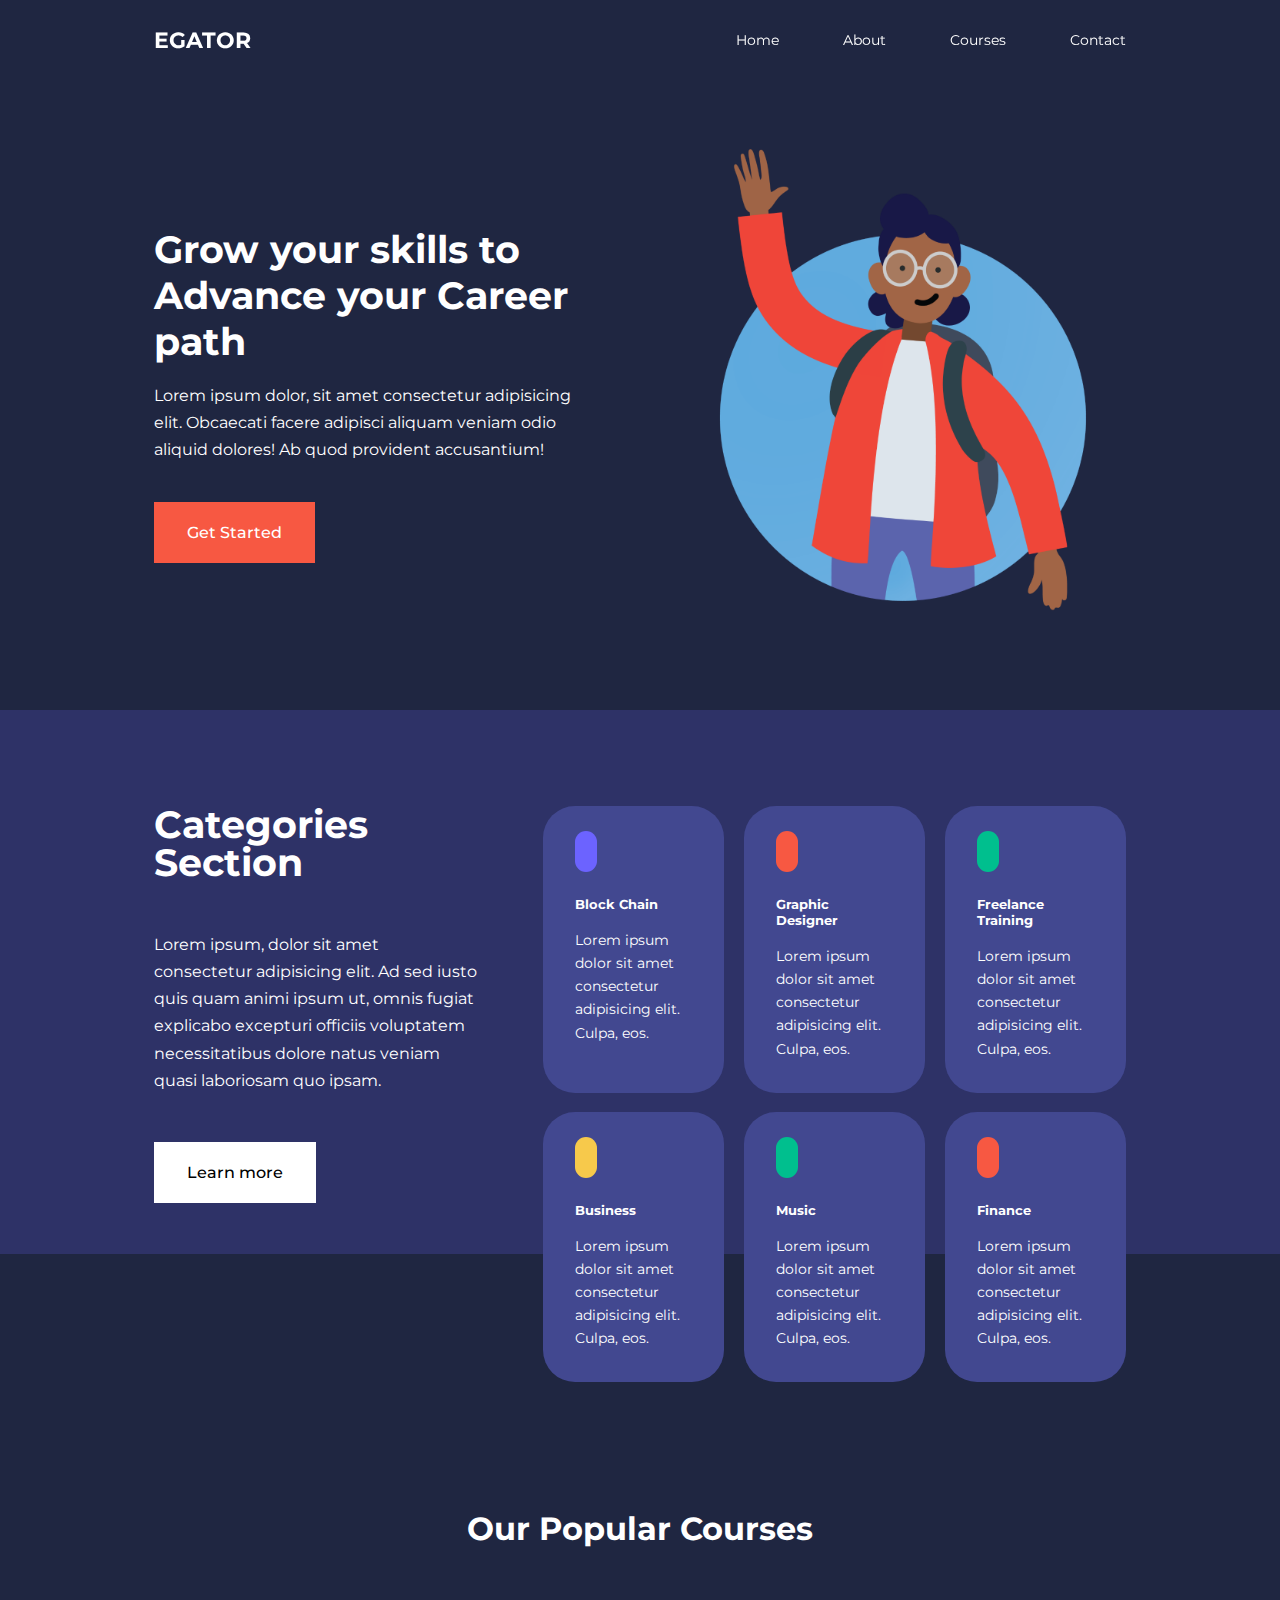
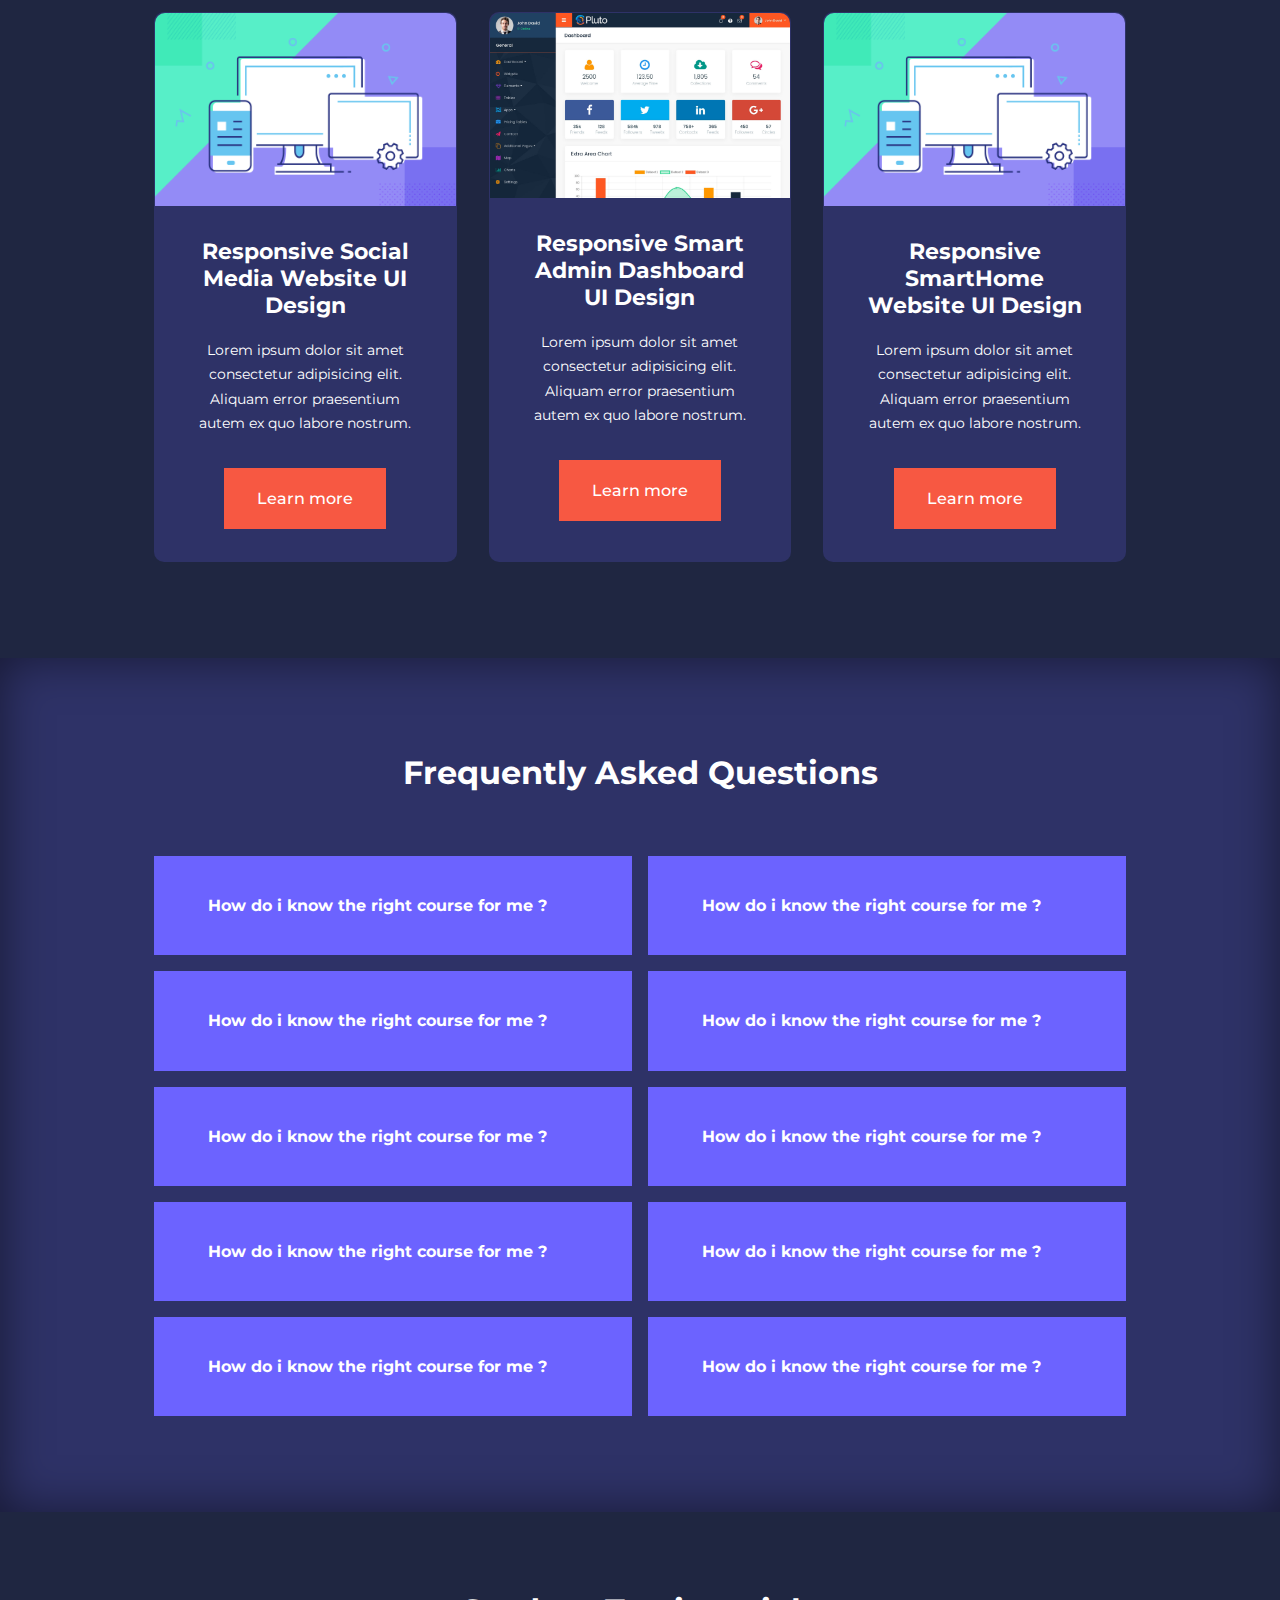
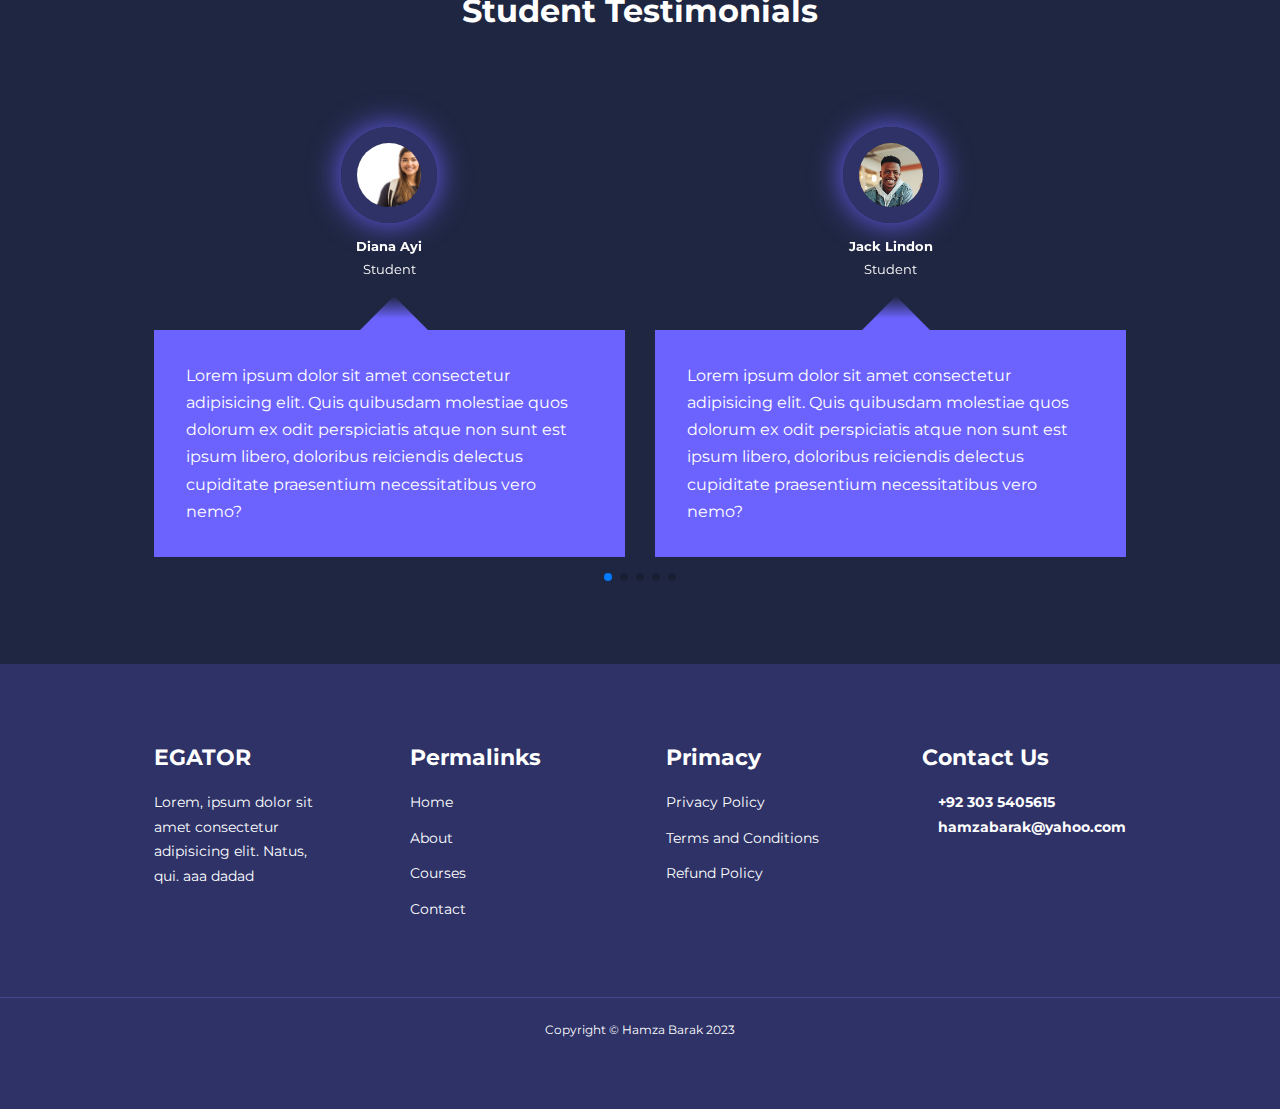
==== commit c21bb89d: "This is for practicing without making merge conflict" ====
--- a/index.html
+++ b/index.html
@@ -74,7 +74,7 @@
     <section class = "categories">
         <div class="container categories__container">
             <div class="categories__left">
-                <h1> Categories </h1>
+                <h1> Categories Section</h1>
                 <p>
                     Lorem ipsum, dolor sit amet consectetur adipisicing elit. Ad sed iusto quis quam animi ipsum ut, omnis fugiat explicabo excepturi officiis voluptatem necessitatibus dolore natus veniam quasi laboriosam quo ipsam.
                 </p>
@@ -96,7 +96,7 @@
 
                 <article class="category">
                     <span class="category__icon"><i class="uil uil-constructor"></i></span>
-                    <h5>Freelance</h5>
+                    <h5>Freelance Training</h5>
                     <p>Lorem ipsum dolor sit amet consectetur adipisicing elit. Culpa, eos.</p>
                 </article>
 
